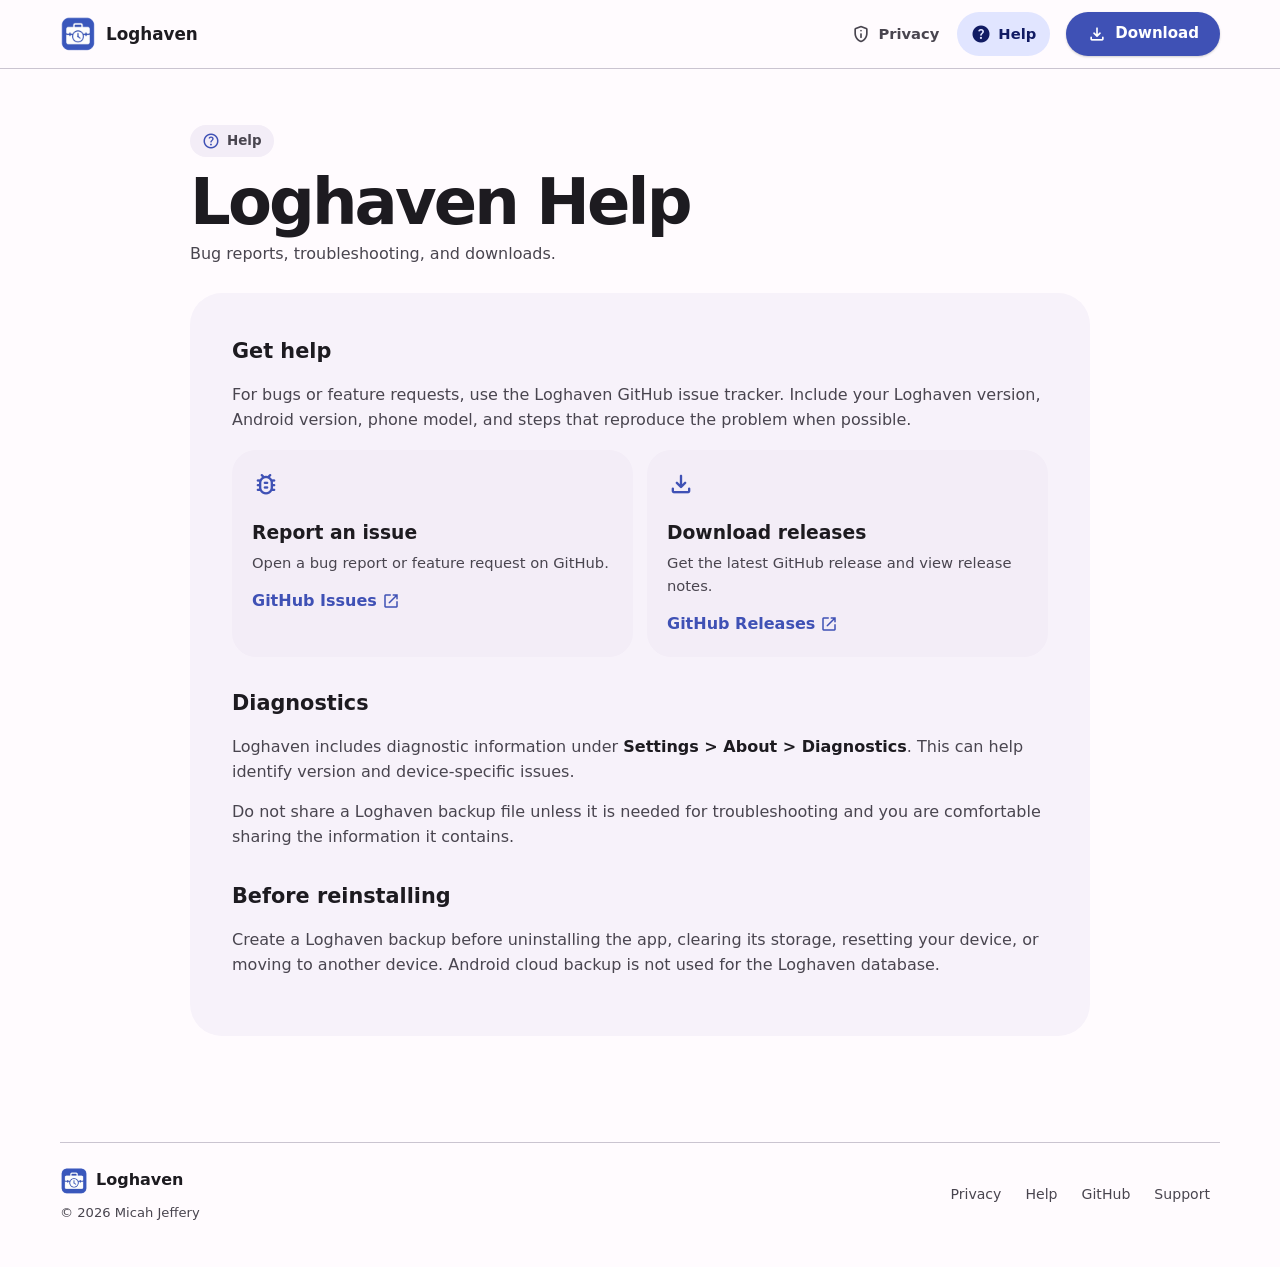
==== help/index.html @ 1cb2250c "Add files via upload" ====
<!doctype html>
<html lang="en">
<head>
  <meta charset="utf-8">
  <meta name="viewport" content="width=device-width, initial-scale=1">
  <meta name="theme-color" content="#3F51B5">
  <meta name="description" content="Loghaven help and troubleshooting resources.">
  <link rel="preconnect" href="https://fonts.googleapis.com">
  <link rel="preconnect" href="https://fonts.gstatic.com" crossorigin>
  <link href="https://fonts.googleapis.com/css2?family=Material+Symbols+Rounded:opsz,wght,FILL,GRAD@24,400,0,0" rel="stylesheet">
  <link rel="icon" href="/assets/favicon.png">
  <link rel="apple-touch-icon" href="/assets/apple-touch-icon.png">
  <link rel="stylesheet" href="/styles.css">
  <title>Help | Loghaven</title>
</head>
<body>
<a class="skip-link" href="#main">Skip to content</a>
<header class="site-header">
  <div class="nav-shell">
    <nav class="nav-top" aria-label="Primary navigation">
      <a class="brand" href="/" aria-label="Loghaven home">
        <img src="/assets/icon-192.png" width="36" height="36" alt="">
        <span>Loghaven</span>
      </a>
      <div class="nav-tabs">
        <a class="nav-tab" href="/privacy/"><span class="material-symbols-rounded">privacy_tip</span>Privacy</a>
        <a class="nav-tab" href="/help/" aria-current="page"><span class="material-symbols-rounded">help</span>Help</a>
      </div>
      <a class="button button-filled nav-cta" href="/#download"><span class="material-symbols-rounded">download</span>Download</a>
    </nav>
  </div>
</header>
<main id="main" class="legal-wrap">
  <header class="legal-header">
    <div class="label-chip"><span class="material-symbols-rounded">help</span>Help</div>
    <h1>Loghaven Help</h1>
    <p>Bug reports, troubleshooting, and downloads.</p>
  </header>
  <article class="prose">
    <h2>Get help</h2>
    <p>For bugs or feature requests, use the Loghaven GitHub issue tracker. Include your Loghaven version, Android version, phone model, and steps that reproduce the problem when possible.</p>
    <div class="support-grid">
      <div class="support-card">
        <span class="material-symbols-rounded">bug_report</span>
        <h3>Report an issue</h3>
        <p>Open a bug report or feature request on GitHub.</p>
        <a href="https://github.com/micahjeffery/loghaven-releases/issues" rel="noopener noreferrer">GitHub Issues <span class="material-symbols-rounded">open_in_new</span></a>
      </div>
      <div class="support-card">
        <span class="material-symbols-rounded">download</span>
        <h3>Download releases</h3>
        <p>Get the latest GitHub release and view release notes.</p>
        <a href="https://github.com/micahjeffery/loghaven-releases/releases" rel="noopener noreferrer">GitHub Releases <span class="material-symbols-rounded">open_in_new</span></a>
      </div>
    </div>

    <h2>Diagnostics</h2>
    <p>Loghaven includes diagnostic information under <strong>Settings &gt; About &gt; Diagnostics</strong>. This can help identify version and device-specific issues.</p>
    <p>Do not share a Loghaven backup file unless it is needed for troubleshooting and you are comfortable sharing the information it contains.</p>

    <h2>Before reinstalling</h2>
    <p>Create a Loghaven backup before uninstalling the app, clearing its storage, resetting your device, or moving to another device. Android cloud backup is not used for the Loghaven database.</p>
  </article>
</main>
<footer class="site-footer">
  <div class="footer-inner">
    <div>
      <div class="footer-brand"><img src="/assets/icon-192.png" width="28" height="28" alt="">Loghaven</div>
      <div class="footer-copy">© 2026 Micah Jeffery</div>
    </div>
    <div class="footer-links">
      <a href="/privacy/">Privacy</a>
      <a href="/help/">Help</a>
      <a href="https://github.com/micahjeffery/loghaven-releases" rel="noopener noreferrer">GitHub</a>
      <a href="https://micahjeffery.com/support" rel="noopener noreferrer">Support</a>
    </div>
  </div>
</footer>
</body>
</html>
---- styles.css ----
:root {
  color-scheme: light dark;
  --primary: #3F51B5;
  --on-primary: #FFFFFF;
  --primary-container: #E1E5FF;
  --on-primary-container: #111B63;
  --surface: #FFFBFE;
  --surface-container-low: #F7F2FA;
  --surface-container: #F3EDF7;
  --surface-container-high: #ECE6F0;
  --surface-container-highest: #E6E0E9;
  --on-surface: #1D1B20;
  --on-surface-variant: #49454F;
  --outline: #79747E;
  --outline-variant: #CAC4D0;
  --success: #2E7D32;
  --max: 1160px;
  --radius-sm: 12px;
  --radius-md: 16px;
  --radius-lg: 24px;
  --radius-xl: 32px;
  --elevation-1: 0 1px 2px rgba(0,0,0,.12), 0 1px 3px rgba(0,0,0,.08);
  --elevation-2: 0 2px 6px rgba(0,0,0,.12), 0 1px 2px rgba(0,0,0,.08);
}

@media (prefers-color-scheme: dark) {
  :root {
    --primary: #BCC3FF;
    --on-primary: #18256B;
    --primary-container: #303E8C;
    --on-primary-container: #DEE1FF;
    --surface: #141318;
    --surface-container-low: #1D1B20;
    --surface-container: #211F26;
    --surface-container-high: #2B2930;
    --surface-container-highest: #36343B;
    --on-surface: #E6E1E5;
    --on-surface-variant: #CAC4D0;
    --outline: #938F99;
    --outline-variant: #49454F;
    --success: #81C784;
    --elevation-1: 0 1px 2px rgba(0,0,0,.35);
    --elevation-2: 0 3px 10px rgba(0,0,0,.32);
  }
}

* { box-sizing: border-box; }
html { scroll-behavior: smooth; }
body {
  margin: 0;
  background: var(--surface);
  color: var(--on-surface);
  font-family: Roboto, system-ui, -apple-system, BlinkMacSystemFont, "Segoe UI", sans-serif;
  line-height: 1.55;
  -webkit-font-smoothing: antialiased;
}
a { color: inherit; }
img { display: block; max-width: 100%; }
button, a { -webkit-tap-highlight-color: transparent; }
.material-symbols-rounded {
  font-family: 'Material Symbols Rounded';
  font-weight: normal;
  font-style: normal;
  font-size: 24px;
  line-height: 1;
  letter-spacing: normal;
  text-transform: none;
  display: inline-block;
  white-space: nowrap;
  word-wrap: normal;
  direction: ltr;
  -webkit-font-feature-settings: 'liga';
  -webkit-font-smoothing: antialiased;
  font-feature-settings: 'liga';
  font-variation-settings: 'FILL' 0, 'wght' 400, 'GRAD' 0, 'opsz' 24;
}
.icon-filled { font-variation-settings: 'FILL' 1, 'wght' 500, 'GRAD' 0, 'opsz' 24; }
.skip-link { position: fixed; left: 12px; top: -80px; z-index: 100; padding: 10px 14px; border-radius: 12px; background: var(--primary); color: var(--on-primary); text-decoration: none; }
.skip-link:focus { top: 12px; }

.site-header {
  position: sticky;
  top: 0;
  z-index: 50;
  background: color-mix(in srgb, var(--surface) 92%, transparent);
  backdrop-filter: blur(18px);
  border-bottom: 1px solid var(--outline-variant);
}
.nav-shell { width: min(var(--max), calc(100% - 28px)); margin: 0 auto; }
.nav-top { min-height: 68px; display: flex; align-items: center; gap: 18px; }
.brand { display: inline-flex; align-items: center; gap: 10px; text-decoration: none; font-size: 1.05rem; font-weight: 700; white-space: nowrap; }
.brand img { width: 36px; height: 36px; border-radius: 10px; }
.nav-tabs { margin-left: auto; display: flex; align-items: center; gap: 4px; }
.nav-tab {
  min-height: 44px;
  padding: 0 14px;
  border-radius: 22px;
  display: inline-flex;
  align-items: center;
  gap: 7px;
  text-decoration: none;
  color: var(--on-surface-variant);
  font-size: .92rem;
  font-weight: 600;
  white-space: nowrap;
}
.nav-tab .material-symbols-rounded { font-size: 20px; }
.nav-tab:hover { background: var(--surface-container); color: var(--on-surface); }
.nav-tab[aria-current="page"], .nav-tab.active {
  background: var(--primary-container);
  color: var(--on-primary-container);
}
.nav-tab[aria-current="page"] .material-symbols-rounded, .nav-tab.active .material-symbols-rounded { font-variation-settings: 'FILL' 1, 'wght' 500, 'GRAD' 0, 'opsz' 24; }

.button {
  min-height: 44px;
  padding: 0 20px;
  border-radius: 22px;
  display: inline-flex;
  align-items: center;
  justify-content: center;
  gap: 8px;
  font-size: .94rem;
  font-weight: 700;
  text-decoration: none;
  border: 1px solid transparent;
  white-space: nowrap;
}
.button .material-symbols-rounded { font-size: 20px; }
.button-filled { background: var(--primary); color: var(--on-primary); box-shadow: var(--elevation-1); }
.button-filled:hover { filter: brightness(1.04); box-shadow: var(--elevation-2); }
.button-tonal { background: var(--primary-container); color: var(--on-primary-container); }
.button-outlined { border-color: var(--outline); color: var(--primary); background: transparent; }
.button-disabled { background: var(--surface-container); color: var(--on-surface-variant); cursor: default; }

.hero {
  width: min(var(--max), calc(100% - 32px));
  margin: 0 auto;
  padding: 56px 0 48px;
  display: grid;
  grid-template-columns: minmax(0, .95fr) minmax(330px, .75fr);
  gap: clamp(32px, 5vw, 64px);
  align-items: center;
}
.hero-copy { min-width: 0; }
.label-chip {
  width: fit-content;
  min-height: 32px;
  padding: 0 12px;
  display: inline-flex;
  align-items: center;
  gap: 7px;
  border-radius: 16px;
  background: var(--surface-container);
  color: var(--on-surface-variant);
  font-size: .84rem;
  font-weight: 600;
}
.label-chip .material-symbols-rounded { font-size: 18px; color: var(--primary); }
.hero h1 {
  margin: 18px 0 12px;
  max-width: 720px;
  font-size: clamp(3rem, 6.5vw, 5.2rem);
  line-height: .98;
  letter-spacing: -.052em;
  font-weight: 760;
}
.hero h1 span { color: var(--primary); }
.hero-lede { margin: 0; max-width: 650px; color: var(--on-surface-variant); font-size: clamp(1.05rem, 2vw, 1.22rem); }
.hero-actions { margin-top: 22px; display: flex; flex-wrap: wrap; gap: 10px; }
.trust-row { margin-top: 18px; display: flex; flex-wrap: wrap; gap: 8px; }
.trust-chip { min-height: 32px; padding: 0 11px; border-radius: 16px; display: inline-flex; align-items: center; gap: 6px; background: var(--surface-container-low); color: var(--on-surface-variant); font-size: .85rem; font-weight: 600; }
.trust-chip .material-symbols-rounded { font-size: 18px; color: var(--success); }

.hero-media { display: flex; justify-content: center; min-width: 0; }
.phone-frame {
  width: min(350px, 100%);
  padding: 5px;
  border: 1px solid color-mix(in srgb, var(--outline-variant) 78%, transparent);
  border-radius: 52px;
  background: color-mix(in srgb, var(--surface-container-high) 72%, transparent);
  box-shadow: 0 18px 42px rgba(25, 28, 65, .18);
}
.phone-screen { position: relative; width: 100%; aspect-ratio: 912 / 2048; }
.phone-screen picture, .phone-screen img { display: block; width: 100%; height: auto; }
.phone-screen img { filter: drop-shadow(0 8px 16px rgba(25, 28, 65, .14)); }

.section { padding: 72px 0; }
.section.alt { background: var(--surface-container-low); }
.section-inner { width: min(var(--max), calc(100% - 32px)); margin: 0 auto; }
.section-heading { max-width: 760px; margin-bottom: 26px; }
.section-heading.center { text-align: center; margin-left: auto; margin-right: auto; }
.section-heading h2 { margin: 0; font-size: clamp(2rem, 4.3vw, 3.2rem); line-height: 1.05; letter-spacing: -.038em; }
.section-heading p { margin: 10px 0 0; color: var(--on-surface-variant); font-size: 1.04rem; }

.feature-grid { display: grid; grid-template-columns: repeat(3, minmax(0, 1fr)); gap: 16px; }
.feature-card { padding: 24px; border-radius: var(--radius-lg); background: var(--surface-container); min-height: 215px; }
.feature-icon { width: 48px; height: 48px; border-radius: 16px; display: grid; place-items: center; background: var(--primary-container); color: var(--on-primary-container); margin-bottom: 22px; }
.feature-icon .material-symbols-rounded { font-size: 27px; }
.feature-card h3 { margin: 0 0 8px; font-size: 1.12rem; }
.feature-card p { margin: 0; color: var(--on-surface-variant); font-size: .94rem; }

.screenshot-grid { display: grid; grid-template-columns: repeat(3, minmax(0, 1fr)); gap: 20px; align-items: start; }
.screenshot-card { padding: 18px; background: var(--surface-container); border-radius: var(--radius-xl); }
.screenshot-card h3 { margin: 16px 6px 3px; font-size: 1.08rem; }
.screenshot-card p { margin: 0 6px 4px; color: var(--on-surface-variant); font-size: .9rem; }
.screenshot-window { width: min(320px, 100%); margin: 0 auto; aspect-ratio: 912 / 2048; }
.screenshot-window picture, .screenshot-window img { display: block; width: 100%; height: auto; }
.screenshot-window img { filter: drop-shadow(0 10px 18px rgba(25, 28, 65, .16)); }

.privacy-panel { padding: clamp(26px, 5vw, 44px); border-radius: var(--radius-xl); background: var(--primary-container); color: var(--on-primary-container); display: grid; grid-template-columns: 1.15fr .85fr; gap: 30px; align-items: center; }
.privacy-panel h2 { margin: 0 0 10px; font-size: clamp(2rem, 4vw, 3rem); letter-spacing: -.04em; line-height: 1.04; }
.privacy-panel p { margin: 0; opacity: .9; }
.privacy-list { list-style: none; margin: 0; padding: 0; display: grid; gap: 12px; }
.privacy-list li { display: flex; gap: 10px; align-items: center; font-weight: 650; }
.privacy-list .material-symbols-rounded { font-size: 21px; }

.download-panel { padding: clamp(26px, 5vw, 46px); border-radius: var(--radius-xl); background: var(--surface-container); display: grid; grid-template-columns: 1fr auto; gap: 28px; align-items: center; }
.download-panel h2 { margin: 0 0 9px; font-size: clamp(2rem, 4vw, 2.8rem); letter-spacing: -.04em; }
.download-panel p { margin: 0; color: var(--on-surface-variant); }
.download-actions { display: flex; flex-wrap: wrap; gap: 10px; justify-content: flex-end; }
.small-note { margin-top: 10px; color: var(--on-surface-variant); font-size: .84rem; }

.site-footer { padding: 30px 0 44px; }
.footer-inner { width: min(var(--max), calc(100% - 32px)); margin: 0 auto; padding-top: 24px; border-top: 1px solid var(--outline-variant); display: flex; align-items: center; gap: 18px; }
.footer-brand { display: inline-flex; align-items: center; gap: 8px; font-weight: 700; }
.footer-brand img { width: 28px; height: 28px; border-radius: 8px; }
.footer-copy { color: var(--on-surface-variant); font-size: .82rem; }
.footer-links { margin-left: auto; display: flex; flex-wrap: wrap; gap: 4px; }
.footer-links a { min-height: 36px; padding: 0 10px; border-radius: 18px; display: inline-flex; align-items: center; text-decoration: none; color: var(--on-surface-variant); font-size: .88rem; }
.footer-links a:hover { background: var(--surface-container); color: var(--on-surface); }

.legal-wrap { width: min(900px, calc(100% - 32px)); margin: 0 auto; padding: 56px 0 76px; }
.legal-header { margin-bottom: 26px; }
.legal-header h1 { margin: 12px 0 8px; font-size: clamp(2.4rem, 6vw, 4rem); line-height: 1; letter-spacing: -.045em; }
.legal-header p { margin: 0; color: var(--on-surface-variant); }
.prose { padding: clamp(24px, 5vw, 42px); border-radius: var(--radius-xl); background: var(--surface-container-low); }
.prose h2 { margin: 30px 0 9px; font-size: 1.3rem; }
.prose h2:first-child { margin-top: 0; }
.prose p, .prose li { color: var(--on-surface-variant); }
.prose a { color: var(--primary); font-weight: 650; }
.prose strong { color: var(--on-surface); }
.prose ul { padding-left: 22px; }
.support-grid { display: grid; grid-template-columns: repeat(2, minmax(0, 1fr)); gap: 14px; margin: 18px 0 8px; }
.support-card { padding: 20px; border-radius: var(--radius-lg); background: var(--surface-container); }
.support-card .material-symbols-rounded { color: var(--primary); font-size: 28px; }
.support-card h3 { margin: 12px 0 5px; }
.support-card p { margin: 0 0 14px; font-size: .92rem; }
.support-card a { display: inline-flex; align-items: center; gap: 5px; color: var(--primary); font-weight: 700; text-decoration: none; }
.support-card a .material-symbols-rounded { font-size: 18px; }

@media (max-width: 960px) {
  .nav-top { flex-wrap: wrap; padding: 9px 0; gap: 8px 14px; }
  .nav-tabs { order: 3; width: 100%; margin-left: 0; overflow-x: auto; padding-bottom: 2px; scrollbar-width: none; }
  .nav-tabs::-webkit-scrollbar { display: none; }
  .nav-cta { margin-left: auto; }
  .hero { grid-template-columns: 1fr; padding-top: 44px; }
  .hero-copy { text-align: center; }
  .hero-copy .label-chip { margin-inline: auto; }
  .hero-lede { margin-inline: auto; }
  .hero-actions, .trust-row { justify-content: center; }
  .feature-grid, .screenshot-grid { grid-template-columns: repeat(2, minmax(0, 1fr)); }
  .privacy-panel { grid-template-columns: 1fr; }
  .download-panel { grid-template-columns: 1fr; }
  .download-actions { justify-content: flex-start; }
}

@media (max-width: 640px) {
  .nav-shell { width: min(100% - 18px, var(--max)); }
  .nav-top { min-height: 0; }
  .brand img { width: 32px; height: 32px; }
  .brand { font-size: .98rem; }
  .nav-cta { min-height: 40px; padding-inline: 14px; font-size: .86rem; }
  .nav-tab { min-height: 40px; padding: 0 12px; font-size: .86rem; }
  .nav-tab .material-symbols-rounded { font-size: 18px; }
  .hero { width: min(100% - 24px, var(--max)); padding-top: 28px; padding-bottom: 42px; gap: 22px; }
  .hero h1 { margin-top: 14px; margin-bottom: 10px; font-size: clamp(2.45rem, 12.5vw, 3.6rem); line-height: 1; }
  .section { padding: 56px 0; }
  .section-inner { width: min(100% - 24px, var(--max)); }
  .feature-grid, .screenshot-grid, .support-grid { grid-template-columns: 1fr; }
  .feature-card { min-height: 0; }
  .hero-lede { font-size: 1rem; line-height: 1.45; }
  .hero-actions { margin-top: 18px; gap: 8px; }
  .trust-row { margin-top: 14px; gap: 6px; }
  .phone-frame { width: min(330px, 92vw); padding: 4px; border-radius: 49px; }
  .footer-inner { flex-direction: column; align-items: flex-start; }
  .footer-links { margin-left: 0; }
  .legal-wrap { width: min(100% - 24px, 900px); padding-top: 40px; }
}

@media (prefers-reduced-motion: reduce) {
  html { scroll-behavior: auto; }
}

/* v3 navigation and section contents */
section[id] { scroll-margin-top: 88px; }

.nav-top { gap: 12px; }
.nav-tabs { margin-left: auto; }
.nav-cta { margin-left: 4px; }

.section-toc {
  position: fixed;
  right: 18px;
  top: 50%;
  z-index: 40;
  display: flex;
  align-items: center;
  gap: 8px;
  opacity: 0;
  visibility: hidden;
  transform: translate(18px, -50%);
  transition: opacity 160ms ease, transform 180ms ease, visibility 160ms ease;
  pointer-events: none;
}
.section-toc.toc-visible {
  opacity: 1;
  visibility: visible;
  transform: translate(0, -50%);
  pointer-events: auto;
}
.toc-toggle {
  display: none;
  min-height: 44px;
  border: 0;
  border-radius: 22px;
  padding: 0 14px;
  align-items: center;
  gap: 7px;
  background: var(--surface-container-high);
  color: var(--on-surface);
  box-shadow: var(--elevation-1);
  font: inherit;
  font-weight: 650;
  cursor: pointer;
}
.toc-toggle .material-symbols-rounded { font-size: 20px; }
.toc-panel {
  display: grid;
  gap: 2px;
  min-width: 142px;
  padding: 6px;
  border: 1px solid var(--outline-variant);
  border-radius: 22px;
  background: color-mix(in srgb, var(--surface-container) 96%, transparent);
  box-shadow: var(--elevation-2);
  backdrop-filter: blur(16px);
}
.toc-panel a {
  min-height: 38px;
  padding: 0 11px;
  border-radius: 18px;
  display: flex;
  align-items: center;
  gap: 9px;
  color: var(--on-surface-variant);
  text-decoration: none;
  font-size: .84rem;
  font-weight: 650;
  white-space: nowrap;
}
.toc-panel a:hover { background: var(--surface-container-high); color: var(--on-surface); }
.toc-panel a.active { background: var(--primary-container); color: var(--on-primary-container); }
.toc-dot {
  width: 7px;
  height: 7px;
  border-radius: 50%;
  background: var(--outline);
  flex: 0 0 auto;
}
.toc-panel a.active .toc-dot { background: var(--primary); }

@media (max-width: 1280px) {
  .section-toc {
    top: auto;
    right: 16px;
    bottom: 18px;
    flex-direction: column-reverse;
    align-items: flex-end;
    transform: translateY(14px);
  }
  .section-toc.toc-visible { transform: translateY(0); }
  .toc-toggle { display: inline-flex; }
  .toc-panel {
    display: none;
    min-width: 164px;
  }
  .section-toc.toc-open .toc-panel { display: grid; }
}

@media (min-width: 961px) {
  .nav-top { flex-wrap: nowrap; }
}

@media (max-width: 960px) {
  .nav-top { flex-wrap: nowrap; min-height: 64px; padding: 8px 0; }
  .nav-tabs { order: initial; width: auto; margin-left: auto; overflow: visible; padding-bottom: 0; }
  .nav-cta { margin-left: 0; }
}

@media (max-width: 640px) {
  .nav-shell { width: min(100% - 16px, var(--max)); }
  .nav-top { gap: 5px; }
  .brand { margin-right: auto; }
  .brand span { display: none; }
  .nav-tab { padding: 0 10px; gap: 5px; }
  .nav-tab .material-symbols-rounded { display: none; }
  .nav-cta { min-width: 0; padding-inline: 12px; }
  .nav-cta .material-symbols-rounded { display: none; }
  .section-toc { right: 12px; bottom: 12px; }
  .toc-toggle { width: 48px; height: 48px; min-height: 48px; padding: 0; justify-content: center; border-radius: 24px; }
  .toc-toggle-label { position: absolute; width: 1px; height: 1px; padding: 0; margin: -1px; overflow: hidden; clip: rect(0,0,0,0); white-space: nowrap; border: 0; }
  .toc-panel { min-width: 156px; }
}
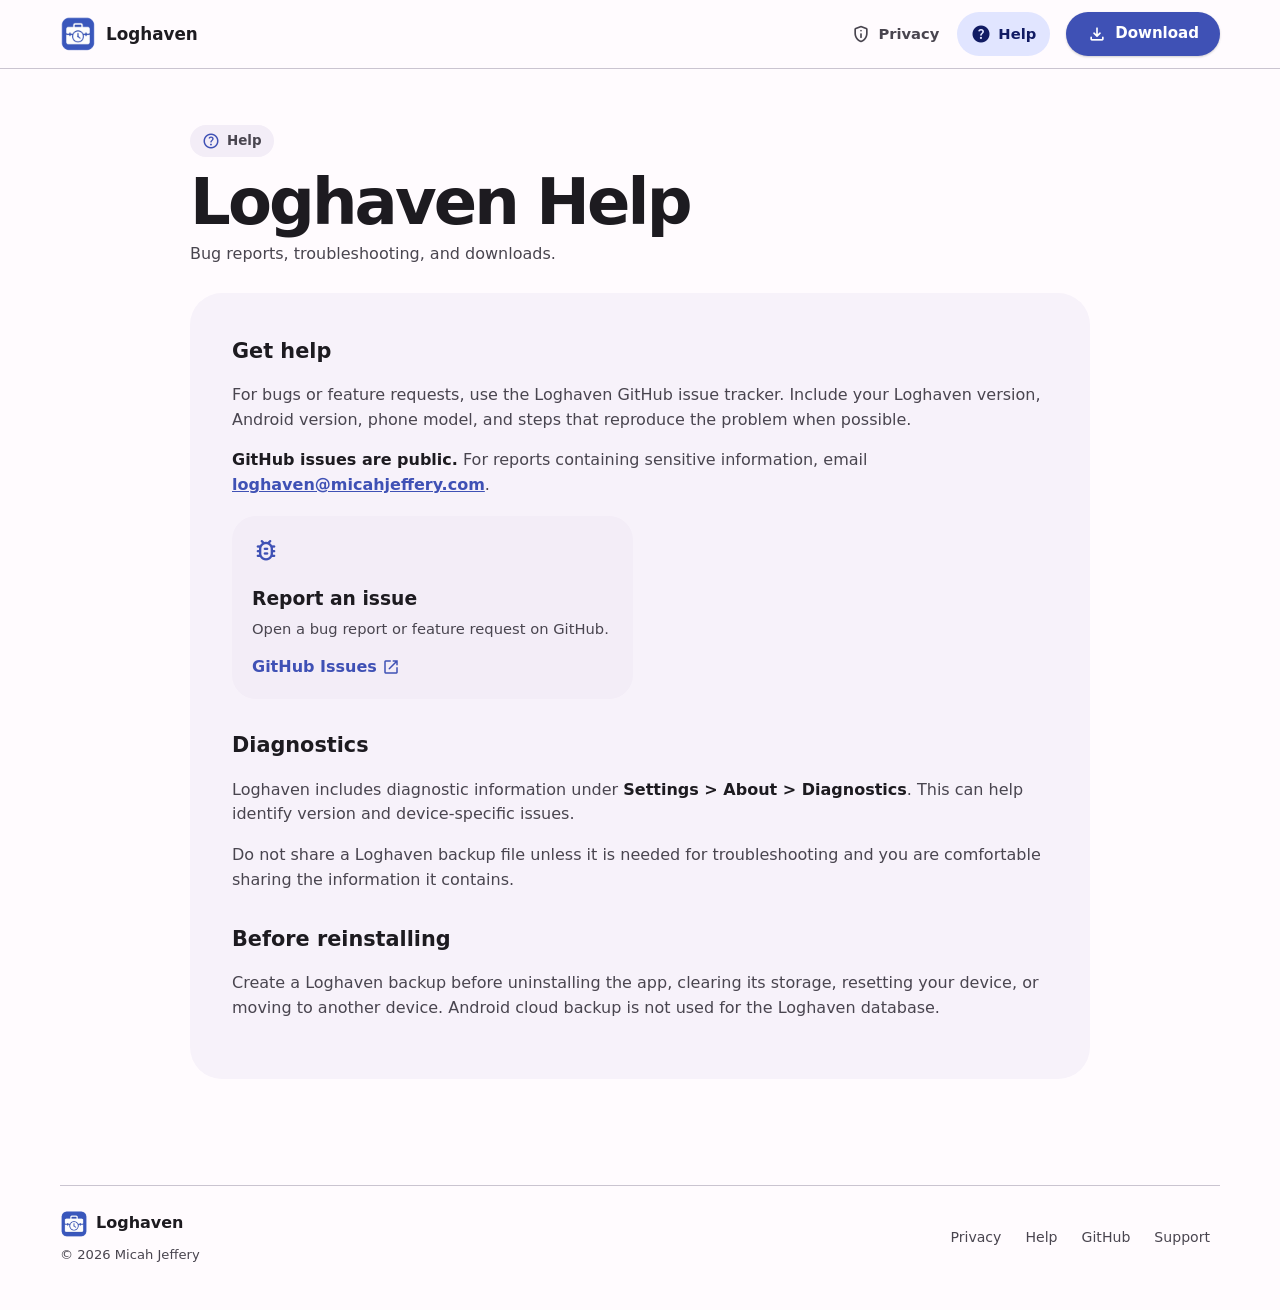
==== commit a148ed6e: "Added Play Store closed testing instructions" ====
--- a/help/index.html
+++ b/help/index.html
@@ -39,18 +39,13 @@
   <article class="prose">
     <h2>Get help</h2>
     <p>For bugs or feature requests, use the Loghaven GitHub issue tracker. Include your Loghaven version, Android version, phone model, and steps that reproduce the problem when possible.</p>
+    <p><strong>GitHub issues are public.</strong> For reports containing sensitive information, email <a href="mailto:loghaven@micahjeffery.com">loghaven@micahjeffery.com</a>.</p>
     <div class="support-grid">
       <div class="support-card">
         <span class="material-symbols-rounded">bug_report</span>
         <h3>Report an issue</h3>
         <p>Open a bug report or feature request on GitHub.</p>
         <a href="https://github.com/micahjeffery/loghaven-releases/issues" rel="noopener noreferrer">GitHub Issues <span class="material-symbols-rounded">open_in_new</span></a>
-      </div>
-      <div class="support-card">
-        <span class="material-symbols-rounded">download</span>
-        <h3>Download releases</h3>
-        <p>Get the latest GitHub release and view release notes.</p>
-        <a href="https://github.com/micahjeffery/loghaven-releases/releases" rel="noopener noreferrer">GitHub Releases <span class="material-symbols-rounded">open_in_new</span></a>
       </div>
     </div>
 
--- a/styles.css
+++ b/styles.css
@@ -412,3 +412,117 @@
   .toc-toggle-label { position: absolute; width: 1px; height: 1px; padding: 0; margin: -1px; overflow: hidden; clip: rect(0,0,0,0); white-space: nowrap; border: 0; }
   .toc-panel { min-width: 156px; }
 }
+
+/* Google Play closed-test and download options */
+.hero-download-actions { align-items: center; }
+.store-badge-link {
+  display: inline-flex;
+  align-items: center;
+  justify-content: center;
+  border-radius: 14px;
+  text-decoration: none;
+  transition: transform 140ms ease, filter 140ms ease;
+}
+.store-badge-link:hover { transform: translateY(-1px); filter: brightness(1.04); }
+.store-badge-link:focus-visible { outline: 3px solid color-mix(in srgb, var(--primary) 55%, transparent); outline-offset: 3px; }
+.store-badge-link img { width: 220px; height: auto; display: block; }
+
+.download-grid {
+  display: grid;
+  grid-template-columns: repeat(3, minmax(0, 1fr));
+  gap: 16px;
+}
+.download-card {
+  min-height: 260px;
+  padding: 24px;
+  border: 1px solid var(--outline-variant);
+  border-radius: var(--radius-lg);
+  background: var(--surface-container);
+  display: flex;
+  flex-direction: column;
+  align-items: flex-start;
+}
+.download-card-head {
+  width: 100%;
+  min-height: 48px;
+  display: flex;
+  align-items: center;
+  justify-content: space-between;
+  gap: 12px;
+}
+.download-card-icon {
+  width: 48px;
+  height: 48px;
+  border-radius: 16px;
+  display: grid;
+  place-items: center;
+  background: var(--primary-container);
+  color: var(--on-primary-container);
+  font-size: 27px;
+}
+.status-chip {
+  min-height: 28px;
+  padding: 0 10px;
+  border-radius: 14px;
+  display: inline-flex;
+  align-items: center;
+  background: var(--primary-container);
+  color: var(--on-primary-container);
+  font-size: .78rem;
+  font-weight: 700;
+  white-space: nowrap;
+}
+.download-card h3 { margin: 18px 0 7px; font-size: 1.25rem; }
+.download-card p { margin: 0 0 22px; color: var(--on-surface-variant); font-size: .94rem; }
+.download-card .button { margin-top: auto; }
+.download-secondary-link {
+  margin-top: 10px;
+  color: var(--primary);
+  font-size: .86rem;
+  font-weight: 700;
+  text-decoration: none;
+}
+.download-secondary-link:hover { text-decoration: underline; }
+
+.play-wrap { max-width: 860px; }
+.play-steps { display: grid; gap: 14px; }
+.play-step {
+  padding: clamp(22px, 4vw, 30px);
+  border-radius: var(--radius-lg);
+  background: var(--surface-container-low);
+  display: grid;
+  grid-template-columns: 44px minmax(0, 1fr);
+  gap: 18px;
+  align-items: start;
+}
+.play-step-number {
+  width: 40px;
+  height: 40px;
+  border-radius: 50%;
+  display: grid;
+  place-items: center;
+  background: var(--primary-container);
+  color: var(--on-primary-container);
+  font-weight: 800;
+}
+.play-step h2 { margin: 2px 0 7px; font-size: 1.25rem; }
+.play-step p { margin: 0 0 16px; color: var(--on-surface-variant); }
+.play-step p:last-child { margin-bottom: 0; }
+.play-step-actions { display: flex; flex-wrap: wrap; gap: 10px; }
+.play-note a { color: var(--primary); font-weight: 700; }
+
+
+@media (max-width: 840px) {
+  .download-grid { grid-template-columns: 1fr; }
+  .download-card { min-height: 0; }
+}
+
+@media (max-width: 640px) {
+  .hero-download-actions { flex-direction: column; align-items: center; }
+  .store-badge-link img { width: 210px; }
+  .download-card { padding: 21px; }
+  .play-step { grid-template-columns: 36px minmax(0, 1fr); gap: 13px; }
+  .play-step-number { width: 34px; height: 34px; }
+  .play-step-actions { flex-direction: column; align-items: stretch; }
+  .play-step-actions .button { width: 100%; }
+}
